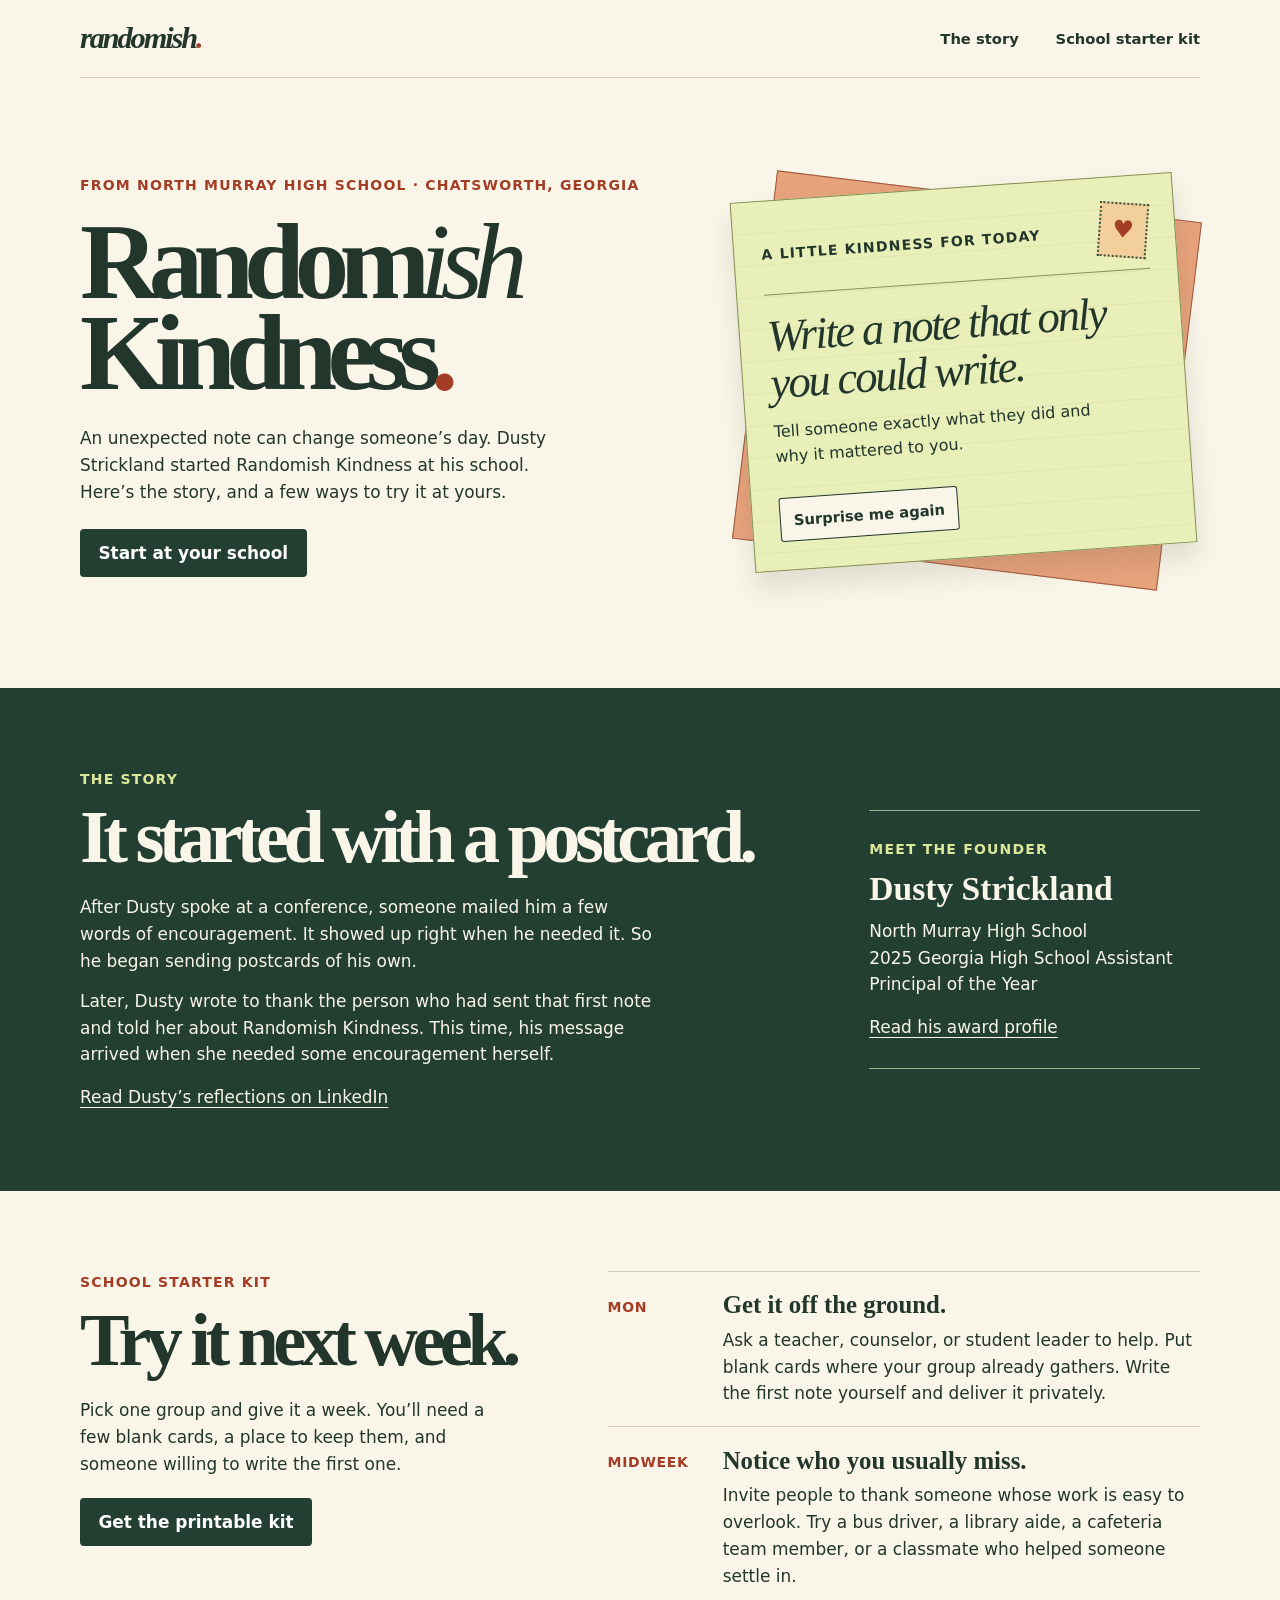
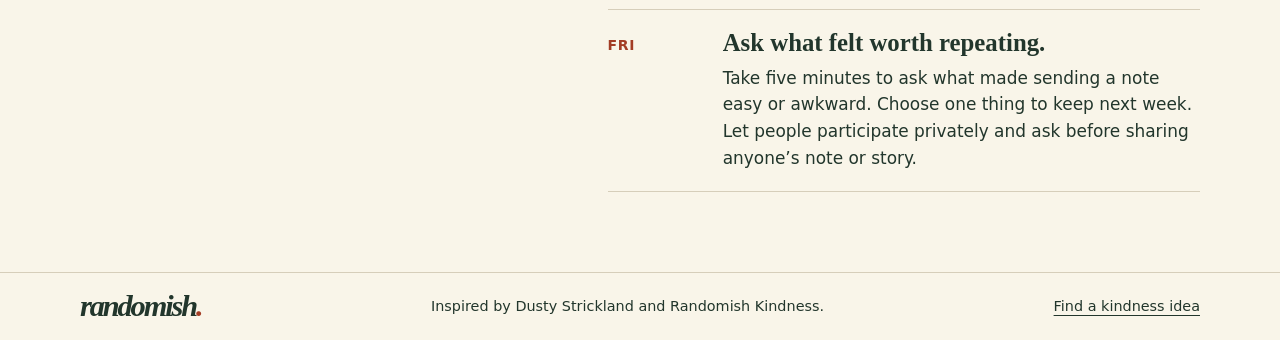
==== index.html @ 016e33ea "Add files via upload" ====
<!doctype html>
<html lang="en">
<head>
<meta charset="utf-8">
<meta name="viewport" content="width=device-width,initial-scale=1">
<meta name="description" content="The story of Dusty Strickland’s Randomish Kindness, plus a one-week starter kit for schools.">
<meta name="theme-color" content="#f9f5e9">
<title>Randomish Kindness</title>
<link rel="stylesheet" href="style.css">
<script defer src="site.js"></script>
</head>
<body>
<a class="skip" href="#main">Skip to content</a>
<header class="bar wrap"><a class="brand" href="#main">randomish<span>.</span></a><nav aria-label="Main"><a href="#story">The story</a><a href="#kit">School starter kit</a></nav></header>
<main id="main">
<section class="hero wrap">
<div><p class="label">From North Murray High School · Chatsworth, Georgia</p>
<h1>Random<span class="ish">ish</span><br>Kindness<span class="period">.</span></h1>
<p class="intro">An unexpected note can change someone’s day. Dusty Strickland started Randomish Kindness at his school. Here’s the story, and a few ways to try it at yours.</p>
<a class="button" href="#kit">Start at your school</a></div>
<div class="mail" id="ideas"><div class="under" aria-hidden="true"></div><div class="postcard">
<div class="cardtop"><span class="label">A little kindness for today</span><span class="stamp" aria-hidden="true">♥</span></div>
<div class="idea" aria-live="polite"><h2 id="idea-title">Write a note that only you could write.</h2><p id="idea-text">Tell someone exactly what they did and why it mattered to you.</p></div>
<button id="shuffle" type="button" hidden>Surprise me again</button>
</div></div>
</section>
<section class="story" id="story"><div class="wrap storygrid">
<div><p class="label">The story</p><h2>It started with a postcard.</h2><p>After Dusty spoke at a conference, someone mailed him a few words of encouragement. It showed up right when he needed it. So he began sending postcards of his own.</p><p>Later, Dusty wrote to thank the person who had sent that first note and told her about Randomish Kindness. This time, his message arrived when she needed some encouragement herself.</p><a href="https://www.linkedin.com/in/dusty-strickland-21020299/">Read Dusty’s reflections on LinkedIn</a></div>
<aside class="founder"><p class="label">Meet the founder</p><h3>Dusty Strickland</h3><p>North Murray High School<br>2025 Georgia High School Assistant Principal of the Year</p><a href="https://www.principals.org/success-stories/recognition-programs/assistant-principal-of-the-year/state-assistant-principals-of-the-year/2025-state-assistant-principals-of-the-year/">Read his award profile</a></aside>
</div></section>
<section class="kit wrap" id="kit"><div class="kitintro"><p class="label">School starter kit</p><h2>Try it next week.</h2><p>Pick one group and give it a week. You’ll need a few blank cards, a place to keep them, and someone willing to write the first one.</p><a class="button" href="print.html">Get the printable kit</a></div>
<div class="steps">
<article><span aria-hidden="true">MON</span><div><h3>Get it off the ground.</h3><p>Ask a teacher, counselor, or student leader to help. Put blank cards where your group already gathers. Write the first note yourself and deliver it privately.</p></div></article>
<article><span aria-hidden="true">MIDWEEK</span><div><h3>Notice who you usually miss.</h3><p>Invite people to thank someone whose work is easy to overlook. Try a bus driver, a library aide, a cafeteria team member, or a classmate who helped someone settle in.</p></div></article>
<article><span aria-hidden="true">FRI</span><div><h3>Ask what felt worth repeating.</h3><p>Take five minutes to ask what made sending a note easy or awkward. Choose one thing to keep next week. Let people participate privately and ask before sharing anyone’s note or story.</p></div></article>
</div></section>
</main>
<footer><div class="wrap foot"><a class="brand" href="#main">randomish<span>.</span></a><p>Inspired by Dusty Strickland and Randomish Kindness.</p><a href="#ideas">Find a kindness idea</a></div></footer>
</body>
</html>
---- style.css ----
:root{--paper:#f9f5e9;--ink:#22362c;--green:#233f32;--rust:#a33d25;--lime:#dce899;--line:#d6ceba}
*{box-sizing:border-box}
html{scroll-behavior:smooth}
body{margin:0;background:var(--paper);color:var(--ink);font:1.06rem/1.58 system-ui,sans-serif}
a{color:inherit;text-underline-offset:.25em}
a:hover{text-decoration-thickness:2px}
:focus-visible{outline:3px solid #bb572f;outline-offset:5px}
.wrap{width:min(1120px,calc(100% - 64px));margin-inline:auto}
.bar,.foot{display:flex;align-items:center;justify-content:space-between;gap:1rem}
.bar{min-height:78px;border-bottom:1px solid var(--line)}
.brand{font:bold italic 1.9rem Georgia,serif;text-decoration:none;white-space:nowrap;letter-spacing:-.07em}
.brand span,.period{color:var(--rust)}
nav{display:flex;gap:clamp(.8rem,4vw,2.3rem);font-size:.92rem;font-weight:650}
nav a{text-decoration:none}
nav a:hover{text-decoration:underline}
h1,h2,h3,p{margin:0}
h1,h2,h3{font-family:Georgia,serif}
.label{font-size:.875rem;letter-spacing:.085em;font-weight:750;text-transform:uppercase}
.hero{display:grid;grid-template-columns:1.13fr .87fr;align-items:center;gap:3rem;min-height:610px;padding-block:70px 85px}
.hero .label{color:var(--rust)}
h1{font-size:clamp(4.2rem,8.5vw,8.35rem);line-height:.83;letter-spacing:-.09em;margin:1.35rem 0 1.7rem}
.ish{font-weight:400;font-style:italic}
.intro{max-width:31rem;margin-bottom:1.5rem}
.button{display:inline-flex;align-items:center;min-height:48px;background:var(--green);color:white;text-decoration:none;padding:.6rem 1.15rem;border-radius:4px;font-weight:700}
.button:hover{background:#365846}
.mail{position:relative;isolation:isolate;padding:12px 15px 18px 8px}
.under{position:absolute;inset:20px 19px 10px 19px;z-index:-1;background:#e7a37c;border:1px solid #a05d43;transform:rotate(7deg)}
.postcard{transform:rotate(-4deg);padding:1.6rem 1.7rem 1.7rem;background:repeating-linear-gradient(transparent 0 31px,#aebd752f 31px 32px),#e9efb9;border:1px solid #809052;box-shadow:0 15px 26px #352e2420}
.cardtop{display:flex;align-items:center;justify-content:space-between;gap:.8rem;border-bottom:1px solid #82925c;padding-bottom:.8rem}
.cardtop .label{color:var(--ink)}
.stamp{display:grid;place-items:center;border:2px dotted #365341;background:#f3d09b;font-size:1.5rem;width:49px;height:55px;flex:none;transform:rotate(8deg);color:var(--rust)}
.idea{min-height:203px;padding-top:1.1rem}
.idea h2{font-size:clamp(1.9rem,3.5vw,3rem);line-height:1.05;font-weight:500;font-style:italic;letter-spacing:-.05em;max-width:18ch}
.idea p{margin:.75rem 0 1rem;font-size:1rem;max-width:32ch}
button{font:inherit;font-size:.92rem;font-weight:750;color:inherit;background:#f9f5e9;border:1px solid currentColor;border-radius:3px;padding:.45rem .8rem;cursor:pointer;min-height:44px}
button:hover{background:white}
[hidden]{display:none}
.story{background:var(--green);color:var(--paper);padding-block:5rem}
.storygrid{display:grid;grid-template-columns:1.35fr .65fr;align-items:center;gap:clamp(2.5rem,8vw,8rem)}
.story .label{color:var(--lime)}
.story h2,.kit h2{font-size:clamp(2.7rem,5.8vw,5.35rem);line-height:.99;letter-spacing:-.075em;margin:.7rem 0 1.2rem}
.story p,.kitintro p{max-width:54ch}
.story p+p{margin-top:.85rem}
.story a{display:inline-block;margin-top:1rem}
.founder{border-top:1px solid #9faf8c;border-bottom:1px solid #9faf8c;padding:1.7rem 0}
.founder h3{font-size:2.1rem;line-height:1.1;margin:.65rem 0}
.kit{display:grid;grid-template-columns:.85fr 1.15fr;gap:clamp(2.5rem,7vw,7rem);padding-block:5rem}
.kit .label{color:var(--rust)}
.kitintro .button{margin-top:1.3rem}
.steps article{display:grid;grid-template-columns:6.2rem 1fr;gap:1rem;padding:1.2rem 0;border-top:1px solid var(--line)}
.steps article:last-child{border-bottom:1px solid var(--line)}
.steps article span{font-size:.875rem;font-weight:800;color:var(--rust);letter-spacing:.05em;padding-top:.3rem}
.steps h3{font-size:1.55rem;line-height:1.15;margin-bottom:.45rem}
footer{border-top:1px solid var(--line);padding:1rem 0}
.foot{font-size:.9rem}
.skip{position:absolute;transform:translateY(-120%);background:white;padding:.5rem;z-index:2}
.skip:focus{transform:none}
@media(max-width:820px){.hero,.storygrid,.kit{gap:2.5rem}.hero{grid-template-columns:1fr 1fr}.kit{grid-template-columns:1fr}.steps article{grid-template-columns:5.5rem 1fr}}
@media(max-width:650px){.wrap{width:calc(100% - 36px)}.hero,.storygrid{grid-template-columns:1fr}.hero{padding-block:3rem 3.5rem}.mail{max-width:29rem;width:100%;margin:auto}.postcard{transform:rotate(-2deg)}.under{transform:rotate(4deg)}.story,.kit{padding-block:3rem}.foot{flex-wrap:wrap}.foot p{order:3;width:100%}}
@media(max-width:350px){h1{font-size:3.6rem}.bar{flex-wrap:wrap;padding-block:.6rem}.steps article{grid-template-columns:1fr;gap:.2rem}}
@media(prefers-reduced-motion:reduce){html{scroll-behavior:auto}}
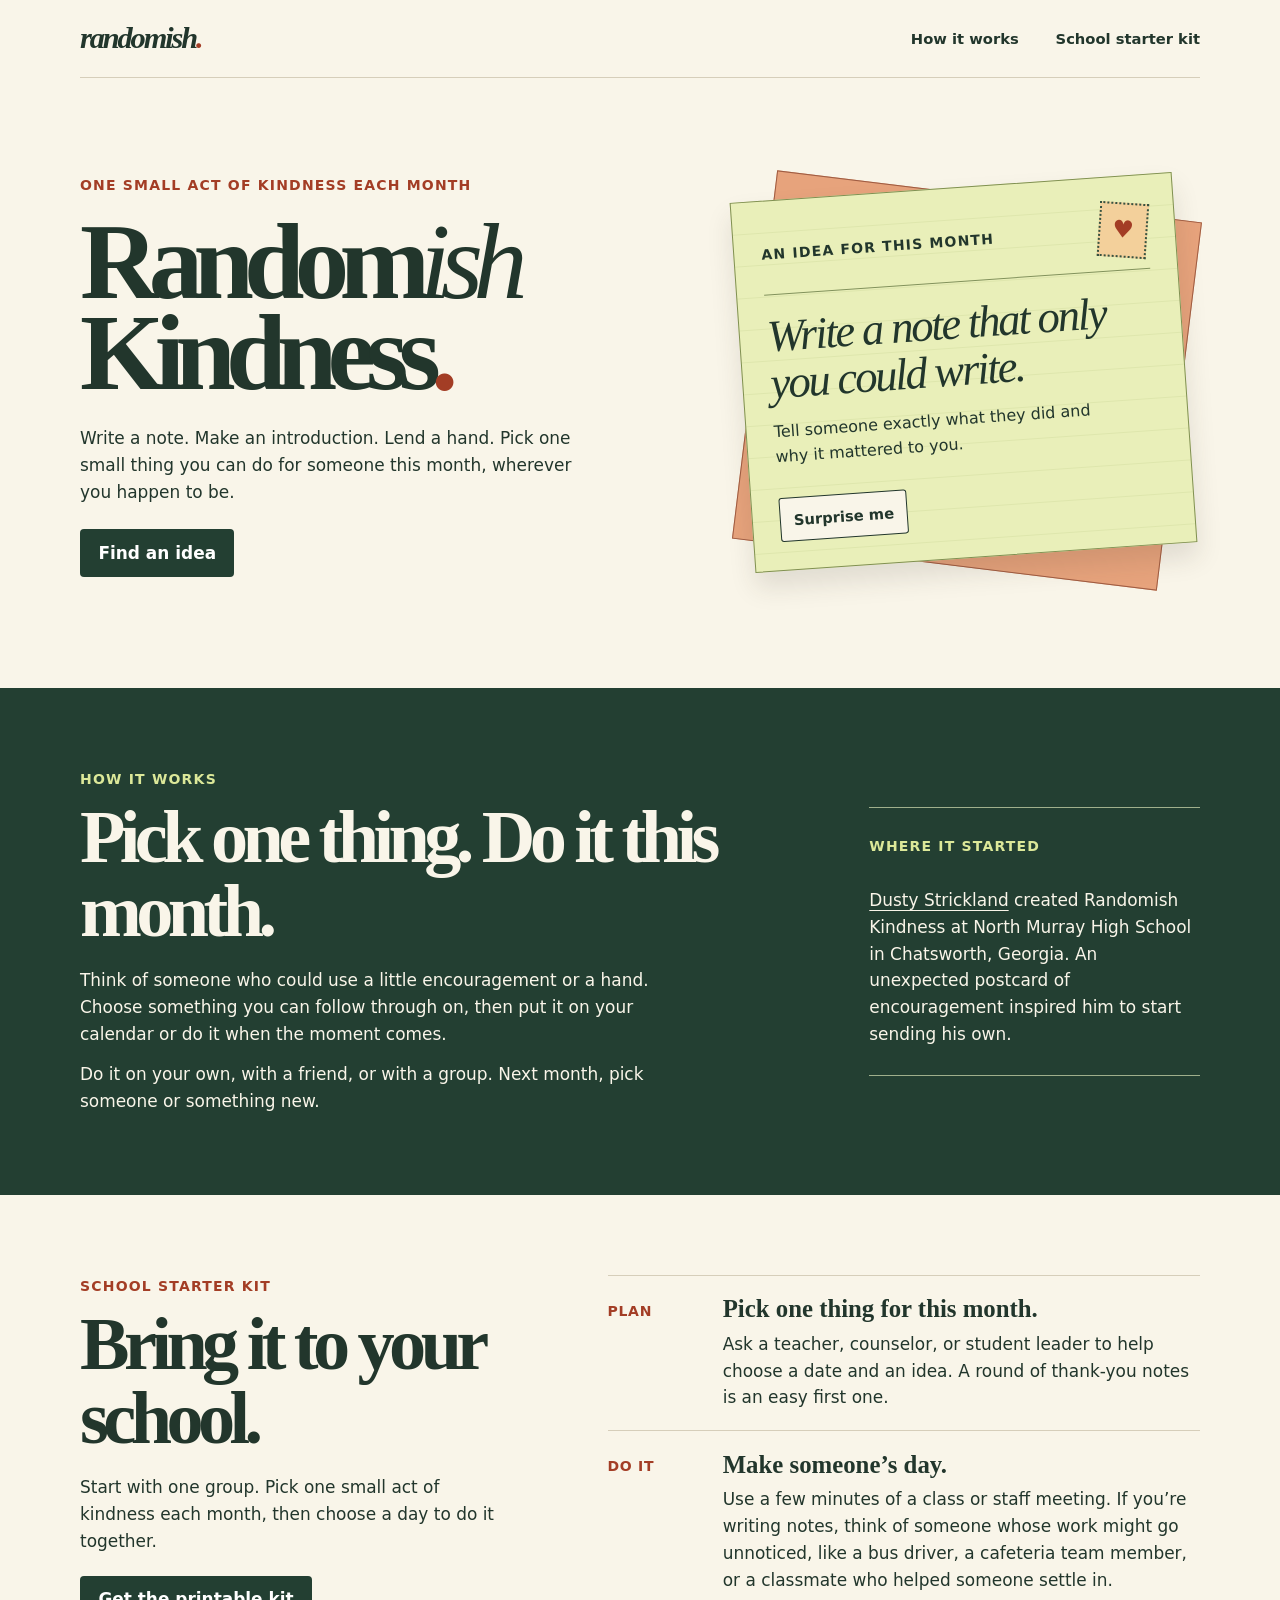
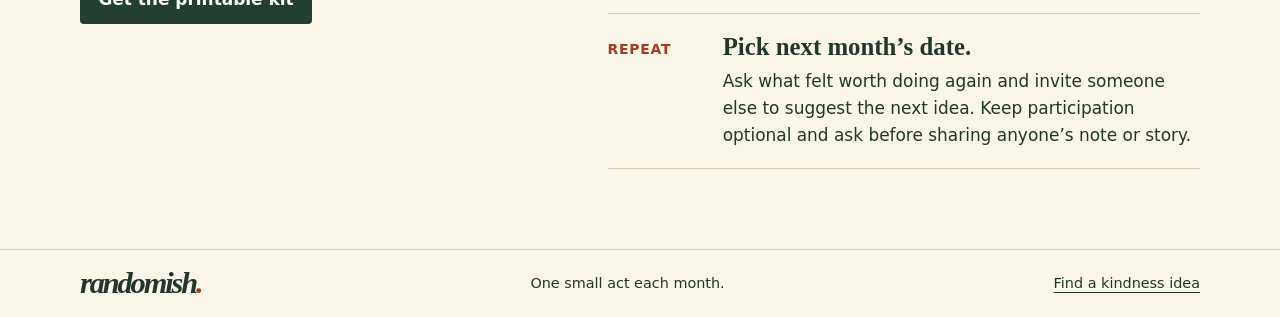
==== commit ddc54c38: "Add files via upload" ====
--- a/index.html
+++ b/index.html
@@ -3,7 +3,7 @@
 <head>
 <meta charset="utf-8">
 <meta name="viewport" content="width=device-width,initial-scale=1">
-<meta name="description" content="The story of Dusty Strickland’s Randomish Kindness, plus a one-week starter kit for schools.">
+<meta name="description" content="One small act of kindness each month. Find an idea to try on your own or bring Randomish Kindness to your school.">
 <meta name="theme-color" content="#f9f5e9">
 <title>Randomish Kindness</title>
 <link rel="stylesheet" href="style.css">
@@ -11,30 +11,30 @@
 </head>
 <body>
 <a class="skip" href="#main">Skip to content</a>
-<header class="bar wrap"><a class="brand" href="#main">randomish<span>.</span></a><nav aria-label="Main"><a href="#story">The story</a><a href="#kit">School starter kit</a></nav></header>
+<header class="bar wrap"><a class="brand" href="#main">randomish<span>.</span></a><nav aria-label="Main"><a href="#how">How it works</a><a href="#kit">School starter kit</a></nav></header>
 <main id="main">
 <section class="hero wrap">
-<div><p class="label">From North Murray High School · Chatsworth, Georgia</p>
+<div><p class="label">One small act of kindness each month</p>
 <h1>Random<span class="ish">ish</span><br>Kindness<span class="period">.</span></h1>
-<p class="intro">An unexpected note can change someone’s day. Dusty Strickland started Randomish Kindness at his school. Here’s the story, and a few ways to try it at yours.</p>
-<a class="button" href="#kit">Start at your school</a></div>
+<p class="intro">Write a note. Make an introduction. Lend a hand. Pick one small thing you can do for someone this month, wherever you happen to be.</p>
+<a class="button" href="#ideas">Find an idea</a></div>
 <div class="mail" id="ideas"><div class="under" aria-hidden="true"></div><div class="postcard">
-<div class="cardtop"><span class="label">A little kindness for today</span><span class="stamp" aria-hidden="true">♥</span></div>
+<div class="cardtop"><span class="label">An idea for this month</span><span class="stamp" aria-hidden="true">♥</span></div>
 <div class="idea" aria-live="polite"><h2 id="idea-title">Write a note that only you could write.</h2><p id="idea-text">Tell someone exactly what they did and why it mattered to you.</p></div>
-<button id="shuffle" type="button" hidden>Surprise me again</button>
+<button id="shuffle" type="button" hidden>Surprise me</button>
 </div></div>
 </section>
-<section class="story" id="story"><div class="wrap storygrid">
-<div><p class="label">The story</p><h2>It started with a postcard.</h2><p>After Dusty spoke at a conference, someone mailed him a few words of encouragement. It showed up right when he needed it. So he began sending postcards of his own.</p><p>Later, Dusty wrote to thank the person who had sent that first note and told her about Randomish Kindness. This time, his message arrived when she needed some encouragement herself.</p><a href="https://www.linkedin.com/in/dusty-strickland-21020299/">Read Dusty’s reflections on LinkedIn</a></div>
-<aside class="founder"><p class="label">Meet the founder</p><h3>Dusty Strickland</h3><p>North Murray High School<br>2025 Georgia High School Assistant Principal of the Year</p><a href="https://www.principals.org/success-stories/recognition-programs/assistant-principal-of-the-year/state-assistant-principals-of-the-year/2025-state-assistant-principals-of-the-year/">Read his award profile</a></aside>
+<section class="story" id="how"><div class="wrap storygrid">
+<div><p class="label">How it works</p><h2>Pick one thing. Do it this month.</h2><p>Think of someone who could use a little encouragement or a hand. Choose something you can follow through on, then put it on your calendar or do it when the moment comes.</p><p>Do it on your own, with a friend, or with a group. Next month, pick someone or something new.</p></div>
+<aside class="founder"><p class="label">Where it started</p><p><a href="https://www.linkedin.com/in/dusty-strickland-21020299/">Dusty Strickland</a> created Randomish Kindness at North Murray High School in Chatsworth, Georgia. An unexpected postcard of encouragement inspired him to start sending his own.</p></aside>
 </div></section>
-<section class="kit wrap" id="kit"><div class="kitintro"><p class="label">School starter kit</p><h2>Try it next week.</h2><p>Pick one group and give it a week. You’ll need a few blank cards, a place to keep them, and someone willing to write the first one.</p><a class="button" href="print.html">Get the printable kit</a></div>
+<section class="kit wrap" id="kit"><div class="kitintro"><p class="label">School starter kit</p><h2>Bring it to your school.</h2><p>Start with one group. Pick one small act of kindness each month, then choose a day to do it together.</p><a class="button" href="print.html">Get the printable kit</a></div>
 <div class="steps">
-<article><span aria-hidden="true">MON</span><div><h3>Get it off the ground.</h3><p>Ask a teacher, counselor, or student leader to help. Put blank cards where your group already gathers. Write the first note yourself and deliver it privately.</p></div></article>
-<article><span aria-hidden="true">MIDWEEK</span><div><h3>Notice who you usually miss.</h3><p>Invite people to thank someone whose work is easy to overlook. Try a bus driver, a library aide, a cafeteria team member, or a classmate who helped someone settle in.</p></div></article>
-<article><span aria-hidden="true">FRI</span><div><h3>Ask what felt worth repeating.</h3><p>Take five minutes to ask what made sending a note easy or awkward. Choose one thing to keep next week. Let people participate privately and ask before sharing anyone’s note or story.</p></div></article>
+<article><span>PLAN</span><div><h3>Pick one thing for this month.</h3><p>Ask a teacher, counselor, or student leader to help choose a date and an idea. A round of thank-you notes is an easy first one.</p></div></article>
+<article><span>DO IT</span><div><h3>Make someone’s day.</h3><p>Use a few minutes of a class or staff meeting. If you’re writing notes, think of someone whose work might go unnoticed, like a bus driver, a cafeteria team member, or a classmate who helped someone settle in.</p></div></article>
+<article><span>REPEAT</span><div><h3>Pick next month’s date.</h3><p>Ask what felt worth doing again and invite someone else to suggest the next idea. Keep participation optional and ask before sharing anyone’s note or story.</p></div></article>
 </div></section>
 </main>
-<footer><div class="wrap foot"><a class="brand" href="#main">randomish<span>.</span></a><p>Inspired by Dusty Strickland and Randomish Kindness.</p><a href="#ideas">Find a kindness idea</a></div></footer>
+<footer><div class="wrap foot"><a class="brand" href="#main">randomish<span>.</span></a><p>One small act each month.</p><a href="#ideas">Find a kindness idea</a></div></footer>
 </body>
 </html>
